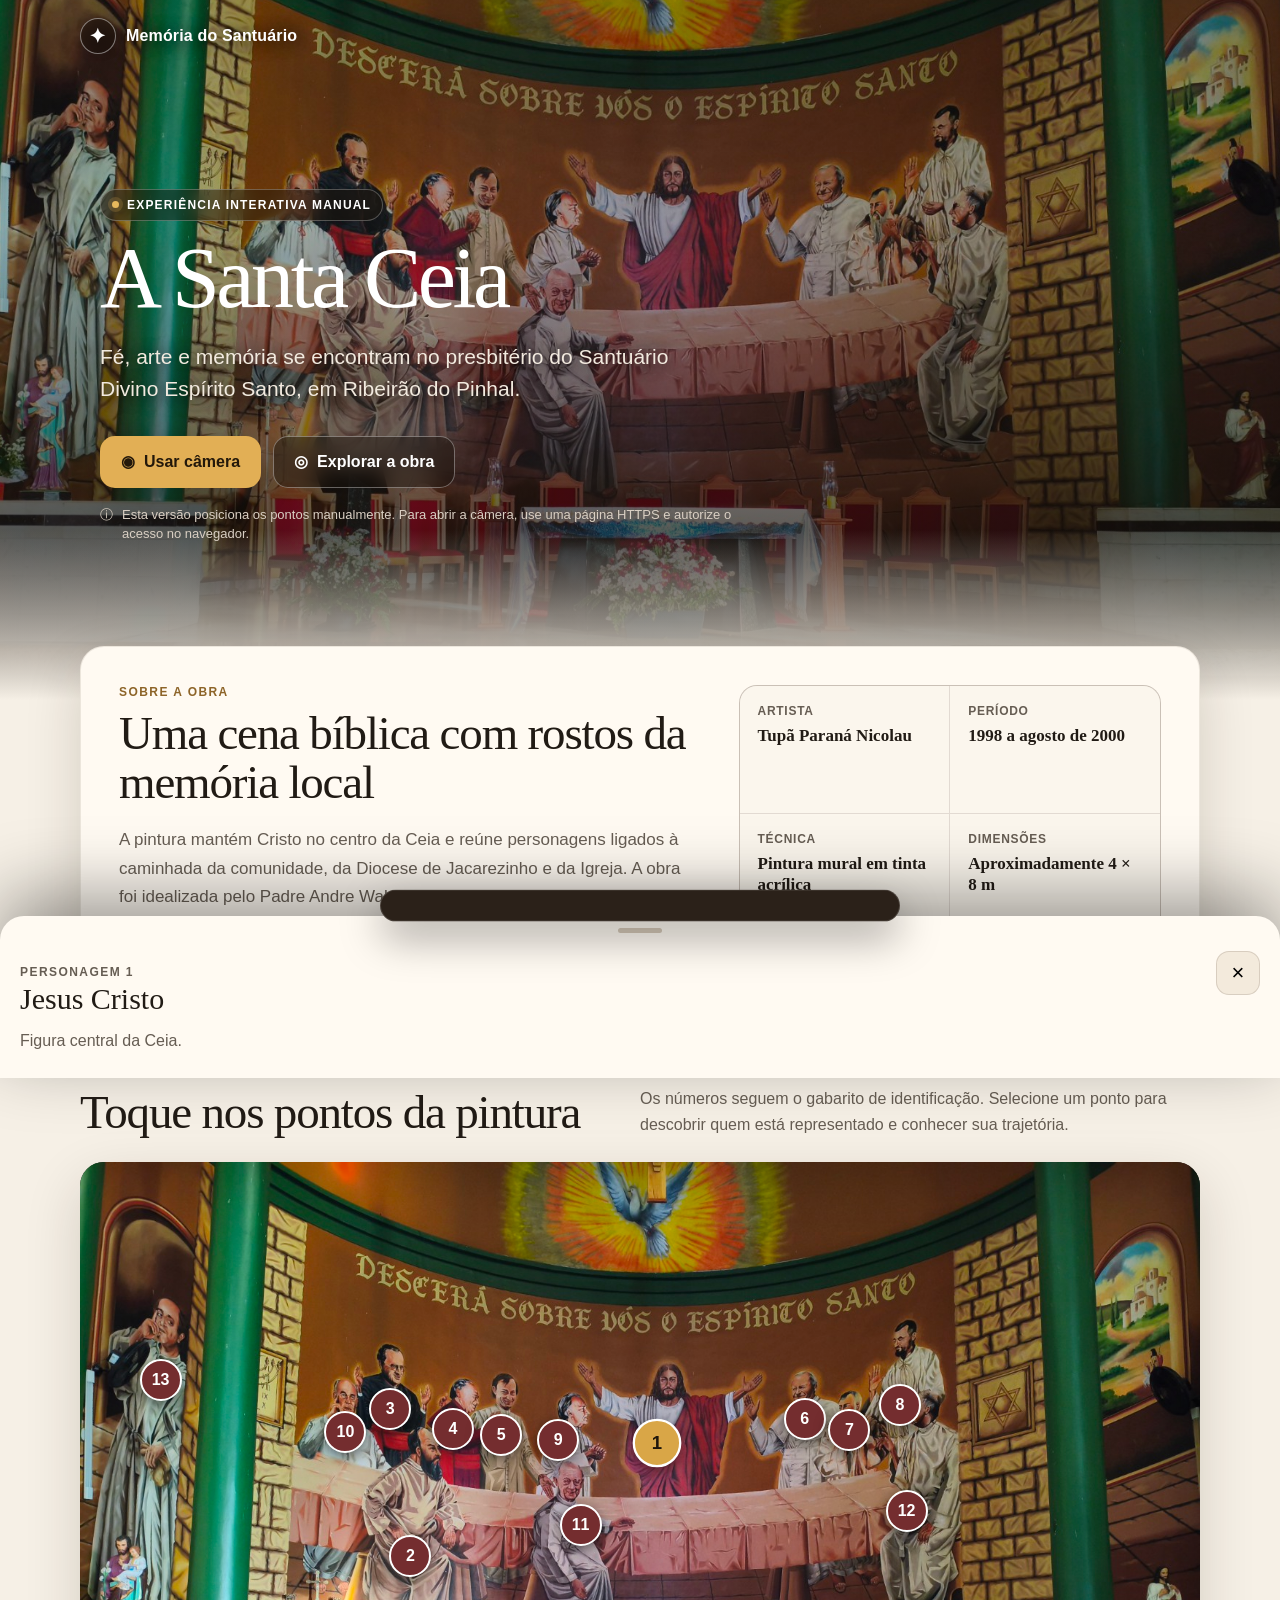
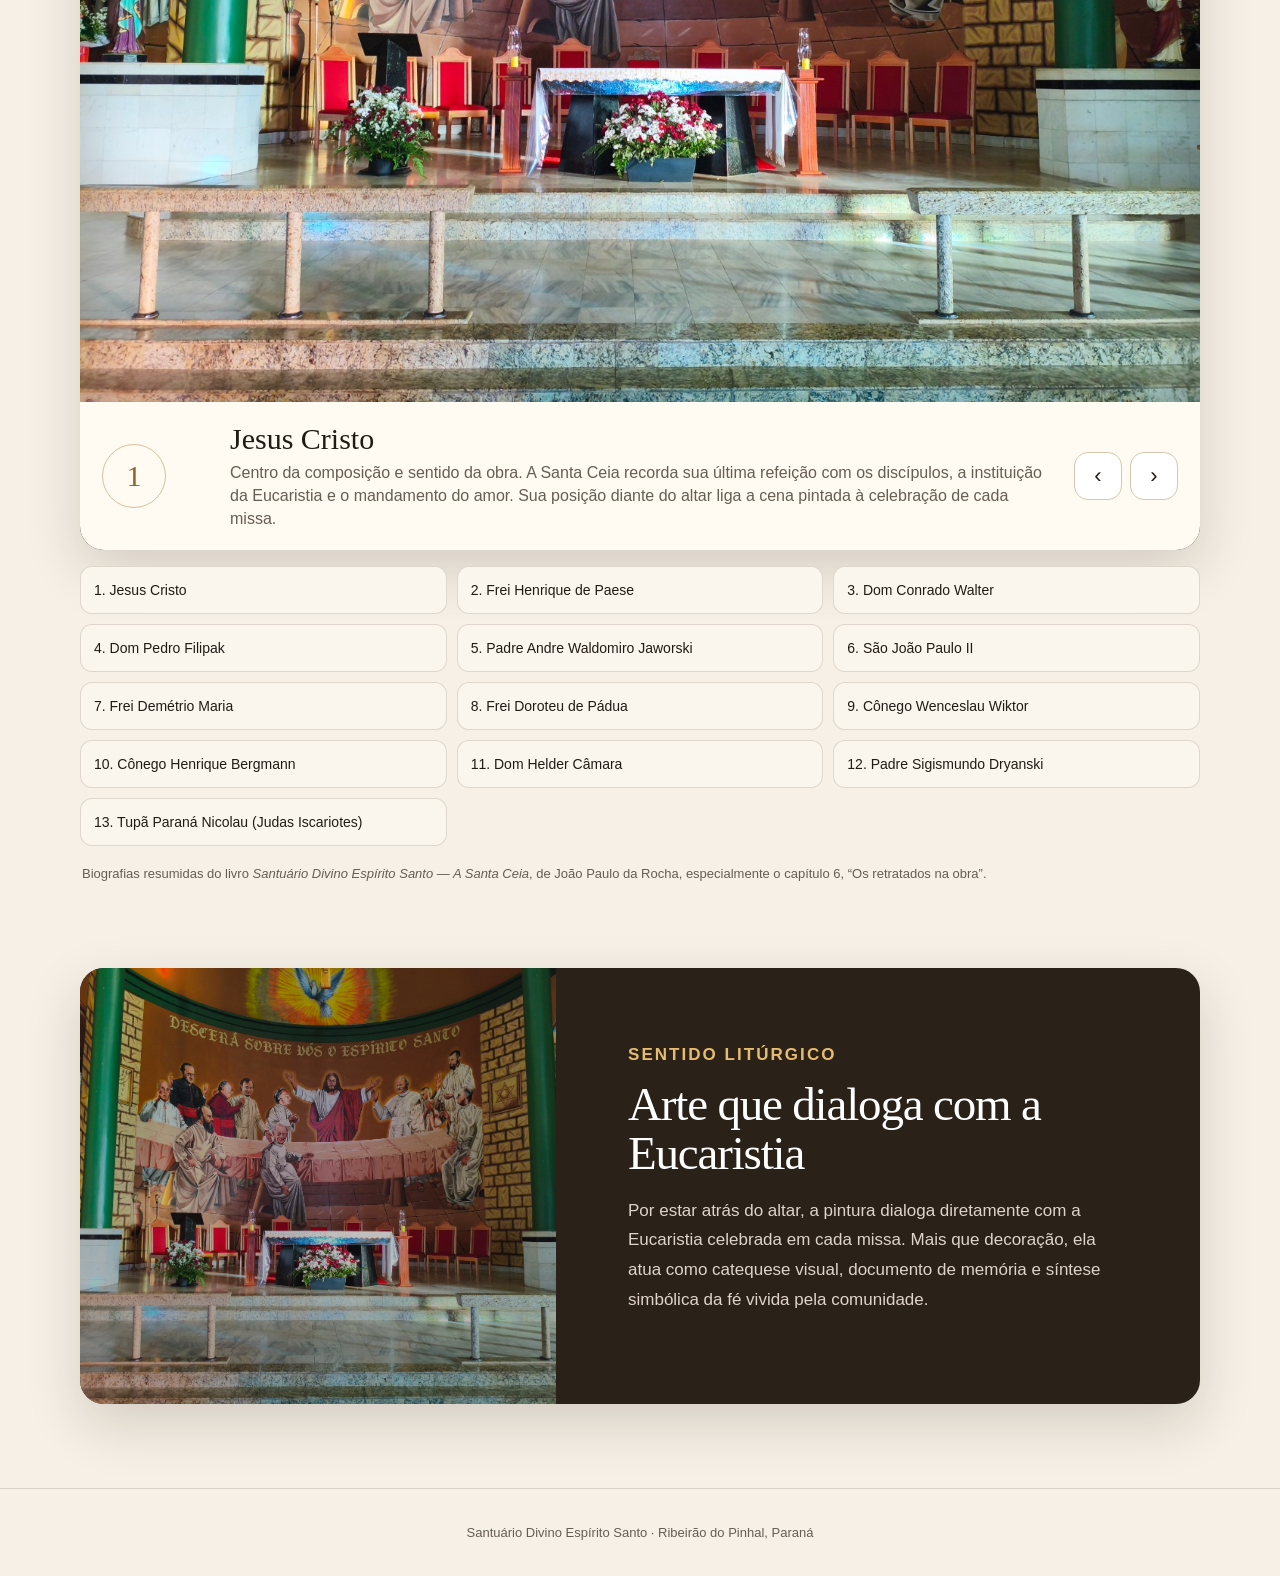
==== index.html @ 26840a8f "Publica experiência Santa Ceia para celular" ====
<!doctype html>
<html lang="pt-BR">
<head>
  <meta charset="utf-8">
  <meta name="viewport" content="width=device-width, initial-scale=1, viewport-fit=cover">
  <meta name="theme-color" content="#1b1712">
  <meta name="apple-mobile-web-app-capable" content="yes">
  <meta name="apple-mobile-web-app-status-bar-style" content="black-translucent">
  <meta name="description" content="Experiência interativa sobre a pintura A Santa Ceia, do Santuário Divino Espírito Santo, em Ribeirão do Pinhal.">
  <title>A Santa Ceia — experiência interativa</title>
  <style>
    :root{
      --ink:#211b15;--muted:#665d53;--paper:#f6f0e6;--cream:#fffaf2;
      --gold:#c9973f;--gold-dark:#8d6428;--wine:#742d2f;--line:rgba(60,44,27,.15);
      --shadow:0 20px 55px rgba(35,25,15,.16);--radius:24px;
    }
    *{box-sizing:border-box}
    html{scroll-behavior:smooth;background:var(--paper)}
    body{margin:0;color:var(--ink);background:var(--paper);font-family:ui-sans-serif,-apple-system,BlinkMacSystemFont,"Segoe UI",sans-serif;-webkit-font-smoothing:antialiased}
    button{font:inherit}
    button,a{-webkit-tap-highlight-color:transparent}
    button:focus-visible,a:focus-visible{outline:3px solid #f0bd62;outline-offset:3px}
    .sr-only{position:absolute;width:1px;height:1px;padding:0;margin:-1px;overflow:hidden;clip:rect(0,0,0,0);white-space:nowrap;border:0}
    .site-header{position:absolute;inset:0 0 auto;z-index:5;padding:calc(18px + env(safe-area-inset-top)) 20px 0;color:#fff}
    .brand{display:flex;align-items:center;gap:10px;max-width:1120px;margin:auto;font-weight:700;letter-spacing:.01em;text-shadow:0 2px 18px #000}
    .brand-mark{display:grid;place-items:center;width:36px;height:36px;border:1px solid rgba(255,255,255,.45);border-radius:50%;background:rgba(25,18,11,.3);backdrop-filter:blur(8px);font-family:Georgia,serif;font-size:20px}
    .hero{position:relative;min-height:700px;display:grid;align-items:end;overflow:hidden;background:#1b1712;color:white}
    .hero::before{content:"";position:absolute;inset:0;background:linear-gradient(180deg,rgba(10,8,5,.25) 0%,rgba(18,12,8,.22) 32%,rgba(22,15,9,.94) 100%),url("./assets/pintura-santa-ceia.jpg") center 28%/cover no-repeat;transform:scale(1.01)}
    .hero::after{content:"";position:absolute;inset:auto 0 0;height:170px;background:linear-gradient(transparent,var(--paper))}
    .hero-content{position:relative;z-index:2;width:min(1120px,100%);margin:auto;padding:160px 20px 128px}
    .eyebrow{display:inline-flex;align-items:center;gap:8px;margin:0 0 18px;padding:8px 11px;border:1px solid rgba(255,255,255,.26);border-radius:999px;background:rgba(27,20,13,.46);backdrop-filter:blur(10px);font-size:12px;font-weight:800;letter-spacing:.1em;text-transform:uppercase}
    .eyebrow::before{content:"";width:7px;height:7px;border-radius:50%;background:#e6b85d;box-shadow:0 0 0 4px rgba(230,184,93,.18)}
    h1{max-width:820px;margin:0;font-family:Georgia,"Times New Roman",serif;font-size:clamp(46px,9vw,86px);font-weight:500;line-height:.93;letter-spacing:-.04em}
    .lead{max-width:620px;margin:22px 0 0;color:#f2eadf;font-size:clamp(17px,2.6vw,21px);line-height:1.55;text-shadow:0 2px 18px #000}
    .actions{display:flex;flex-wrap:wrap;gap:12px;margin-top:30px}
    .btn{min-height:52px;display:inline-flex;align-items:center;justify-content:center;gap:9px;border:1px solid transparent;border-radius:15px;padding:0 20px;font-weight:800;cursor:pointer;transition:transform .18s,background .18s,border-color .18s}
    .btn:active{transform:scale(.98)}
    .btn-primary{background:#e2af55;color:#23180a;box-shadow:0 10px 30px rgba(0,0,0,.22)}
    .btn-primary:hover{background:#efc470}
    .btn-ghost{border-color:rgba(255,255,255,.35);background:rgba(20,14,9,.38);color:#fff;backdrop-filter:blur(10px)}
    .btn-ghost:hover{background:rgba(255,255,255,.14)}
    .hero-note{display:flex;align-items:flex-start;gap:9px;max-width:640px;margin:18px 0 0;color:#d9cfc3;font-size:13px;line-height:1.45}
    main{position:relative;z-index:3}
    .intro{width:min(1120px,calc(100% - 40px));display:grid;grid-template-columns:1.15fr .85fr;gap:48px;margin:-54px auto 0;padding:38px;border:1px solid rgba(75,55,34,.1);border-radius:var(--radius);background:var(--cream);box-shadow:var(--shadow)}
    .kicker{margin:0 0 10px;color:var(--gold-dark);font-size:12px;font-weight:900;letter-spacing:.12em;text-transform:uppercase}
    h2{margin:0;font-family:Georgia,"Times New Roman",serif;font-size:clamp(31px,5vw,47px);font-weight:500;line-height:1.05;letter-spacing:-.025em}
    .intro-text{margin:18px 0 0;color:var(--muted);font-size:17px;line-height:1.7}
    .facts{display:grid;grid-template-columns:1fr 1fr;gap:1px;overflow:hidden;border:1px solid var(--line);border-radius:18px;background:var(--line)}
    .fact{min-height:105px;padding:18px;background:#fbf6ed}
    .fact span{display:block;margin-bottom:7px;color:var(--muted);font-size:12px;font-weight:700;text-transform:uppercase;letter-spacing:.06em}
    .fact strong{font-family:Georgia,serif;font-size:17px;line-height:1.25}
    .section{width:min(1120px,calc(100% - 40px));margin:84px auto}
    .section-head{display:flex;align-items:end;justify-content:space-between;gap:20px;margin-bottom:24px}
    .section-copy{max-width:560px;margin:10px 0 0;color:var(--muted);line-height:1.6}
    .explorer{overflow:hidden;border-radius:var(--radius);background:#17120e;box-shadow:var(--shadow)}
    .painting-wrap{position:relative;aspect-ratio:4/3;overflow:hidden;background:#211810}
    .painting-wrap>img{display:block;width:100%;height:100%;object-fit:cover}
    .painting-wrap::after{content:"";position:absolute;inset:0;pointer-events:none;box-shadow:inset 0 0 70px rgba(0,0,0,.3)}
    .hotspot{position:absolute;z-index:2;translate:-50% -50%;width:clamp(28px,4vw,42px);height:clamp(28px,4vw,42px);display:grid;place-items:center;padding:0;border:2px solid #fff;border-radius:50%;background:var(--wine);color:#fff;box-shadow:0 4px 14px rgba(0,0,0,.55);font-size:clamp(12px,1.8vw,16px);font-weight:900;cursor:pointer;transition:scale .18s,background .18s}
    .hotspot:hover,.hotspot[aria-pressed="true"]{scale:1.16;background:#d9a647;color:#1e160c}
    .explorer-panel{display:grid;grid-template-columns:110px 1fr auto;align-items:center;gap:18px;min-height:112px;padding:20px 22px;background:#fffaf2}
    .person-number{display:grid;place-items:center;width:64px;height:64px;border:1px solid #d8c29f;border-radius:50%;color:var(--gold-dark);font-family:Georgia,serif;font-size:30px}
    .person-copy h3{margin:0 0 5px;font-family:Georgia,serif;font-size:clamp(22px,3.4vw,30px);font-weight:500}
    .person-copy p{margin:0;color:var(--muted);line-height:1.45}
    .step-buttons{display:flex;gap:8px}
    .icon-btn{width:48px;height:48px;display:grid;place-items:center;border:1px solid #d7c7b0;border-radius:14px;background:#fff;color:var(--ink);font-size:22px;cursor:pointer}
    .person-list{display:grid;grid-template-columns:repeat(3,1fr);gap:10px;margin-top:16px}
    .person-list button{min-height:48px;padding:10px 13px;border:1px solid var(--line);border-radius:12px;background:#fbf6ed;color:var(--ink);text-align:left;font-size:14px;cursor:pointer}
    .person-list button:hover{border-color:#c79b54;background:#fffaf2}
    .source-note{margin:18px 2px 0;color:var(--muted);font-size:13px;line-height:1.55}
    .meaning{display:grid;grid-template-columns:.85fr 1.15fr;overflow:hidden;border-radius:var(--radius);background:#2a2119;color:#fff;box-shadow:var(--shadow)}
    .meaning-image{min-height:420px;background:linear-gradient(rgba(24,13,6,.12),rgba(24,13,6,.34)),url("./assets/pintura-santa-ceia.jpg") 51% 25%/cover no-repeat}
    .meaning-copy{display:flex;flex-direction:column;justify-content:center;padding:clamp(32px,6vw,72px)}
    .meaning-copy .kicker{color:#e8bc6f}
    .meaning-copy p{color:#ded4ca;font-size:17px;line-height:1.75}
    footer{padding:36px 20px calc(36px + env(safe-area-inset-bottom));border-top:1px solid var(--line);color:var(--muted);text-align:center;font-size:13px}
    .camera-view{position:fixed;inset:0;z-index:100;display:none;overflow:hidden;background:#050505;color:#fff}
    .camera-view.is-open{display:block}
    .camera-view video{position:absolute;inset:0;width:100%;height:100%;object-fit:cover}
    .camera-view::after{content:"";position:absolute;inset:0;pointer-events:none;background:linear-gradient(180deg,rgba(0,0,0,.56),transparent 22%,transparent 65%,rgba(0,0,0,.78))}
    .camera-top{position:absolute;z-index:4;top:0;left:0;right:0;display:flex;align-items:center;justify-content:space-between;gap:10px;padding:calc(12px + env(safe-area-inset-top)) 14px 10px}
    .camera-top button{min-width:48px;min-height:48px;border:1px solid rgba(255,255,255,.28);border-radius:14px;background:rgba(15,12,9,.62);color:#fff;backdrop-filter:blur(10px);cursor:pointer}
    .camera-title{font-size:13px;font-weight:800;text-shadow:0 2px 9px #000}
    .tracker{position:absolute;z-index:2;left:50%;top:48%;width:min(92vw,calc(82vh * 1.333));aspect-ratio:4/3;translate:-50% -50%;border:2px solid rgba(255,255,255,.82);border-radius:18px;box-shadow:0 0 0 999px rgba(0,0,0,.16);pointer-events:none}
    .tracker::before,.tracker::after{content:"";position:absolute;inset:12px;border-radius:11px;border:1px dashed rgba(255,255,255,.36)}
    .tracker-hint{position:absolute;left:50%;top:14px;translate:-50% 0;width:max-content;max-width:90%;padding:7px 11px;border-radius:99px;background:rgba(10,8,5,.65);font-size:12px;text-align:center;backdrop-filter:blur(8px)}
    .camera-hotspots{position:absolute;inset:0;opacity:0;transition:opacity .25s}
    .camera-hotspots.is-active{opacity:1;pointer-events:auto}
    .camera-hotspots .hotspot{pointer-events:auto;width:30px;height:30px;font-size:11px}
    .camera-bottom{position:absolute;z-index:4;left:0;right:0;bottom:0;display:grid;gap:9px;padding:16px 16px calc(16px + env(safe-area-inset-bottom))}
    .camera-action{min-height:56px;border:0;border-radius:16px;background:#e2af55;color:#21170a;font-weight:900;cursor:pointer;box-shadow:0 8px 28px rgba(0,0,0,.35)}
    .camera-help{margin:0;color:#e8e0d6;font-size:12px;line-height:1.35;text-align:center;text-shadow:0 1px 5px #000}
    .sheet{position:fixed;z-index:110;left:0;right:0;bottom:0;translate:0 110%;max-height:min(72dvh,620px);overflow:auto;padding:12px 20px calc(24px + env(safe-area-inset-bottom));border-radius:24px 24px 0 0;background:#fffaf2;color:var(--ink);box-shadow:0 -22px 70px rgba(0,0,0,.38);transition:translate .26s ease}
    .sheet.is-open{translate:0 0}
    .sheet-grip{width:44px;height:5px;margin:0 auto 18px;border-radius:99px;background:#d5c8b7}
    .sheet-head{display:flex;align-items:start;justify-content:space-between;gap:14px}
    .sheet h3{margin:0;font-family:Georgia,serif;font-size:30px;font-weight:500}
    .sheet p{margin:12px 0 0;color:var(--muted);line-height:1.6}
    .sheet-close{width:44px;height:44px;flex:none;border:1px solid var(--line);border-radius:13px;background:#f3eadc;font-size:22px;cursor:pointer}
    .toast{position:fixed;z-index:150;left:50%;bottom:calc(20px + env(safe-area-inset-bottom));translate:-50% 130%;width:min(520px,calc(100% - 28px));padding:15px 17px;border:1px solid rgba(255,255,255,.14);border-radius:16px;background:#2b2119;color:#fff;box-shadow:0 16px 42px rgba(0,0,0,.35);font-size:14px;line-height:1.45;transition:translate .25s}
    .toast.is-visible{translate:-50% 0}
    .no-scroll{overflow:hidden}
    @media(max-width:760px){
      .hero{min-height:680px}.hero-content{padding-bottom:115px}.actions{display:grid}.btn{width:100%}
      .intro{grid-template-columns:1fr;gap:28px;margin-top:-42px;padding:26px 22px}
      .facts{grid-template-columns:1fr 1fr}.section{margin:64px auto}.section-head{display:block}
      .painting-wrap{aspect-ratio:4/3}.explorer-panel{grid-template-columns:58px 1fr;gap:12px;padding:18px 16px}.person-number{width:52px;height:52px;font-size:24px}.step-buttons{grid-column:1/-1;justify-content:flex-end}
      .person-list{grid-template-columns:1fr 1fr}.meaning{grid-template-columns:1fr}.meaning-image{min-height:280px}.meaning-copy{padding:32px 24px}
    }
    @media(max-width:420px){.facts{grid-template-columns:1fr}.person-list{grid-template-columns:1fr}.hero-content{padding-left:16px;padding-right:16px}.intro,.section{width:calc(100% - 28px)}.site-header{padding-left:16px}}
    @media(orientation:landscape) and (max-height:560px){.tracker{top:50%;height:74vh;width:auto}.camera-bottom{left:auto;width:260px}.camera-help{display:none}}
    @media(prefers-reduced-motion:reduce){html{scroll-behavior:auto}*,*::before,*::after{transition:none!important}}
  </style>
</head>
<body>
  <header class="site-header">
    <div class="brand"><span class="brand-mark" aria-hidden="true">✦</span><span>Memória do Santuário</span></div>
  </header>

  <section class="hero" aria-labelledby="titulo">
    <div class="hero-content">
      <p class="eyebrow">Experiência interativa manual</p>
      <h1 id="titulo">A Santa Ceia</h1>
      <p class="lead">Fé, arte e memória se encontram no presbitério do Santuário Divino Espírito Santo, em Ribeirão do Pinhal.</p>
      <div class="actions">
        <button class="btn btn-primary" id="openCamera" type="button"><span aria-hidden="true">◉</span> Usar câmera</button>
        <button class="btn btn-ghost" id="openGuide" type="button"><span aria-hidden="true">◎</span> Explorar a obra</button>
      </div>
      <p class="hero-note"><span aria-hidden="true">ⓘ</span><span>Esta versão posiciona os pontos manualmente. Para abrir a câmera, use uma página HTTPS e autorize o acesso no navegador.</span></p>
    </div>
  </section>

  <main>
    <section class="intro" aria-labelledby="sobre-titulo">
      <div>
        <p class="kicker">Sobre a obra</p>
        <h2 id="sobre-titulo">Uma cena bíblica com rostos da memória local</h2>
        <p class="intro-text">A pintura mantém Cristo no centro da Ceia e reúne personagens ligados à caminhada da comunidade, da Diocese de Jacarezinho e da Igreja. A obra foi idealizada pelo Padre Andre Waldomiro Jaworski e realizada pelo artista Tupã Paraná Nicolau.</p>
      </div>
      <div class="facts" aria-label="Ficha técnica">
        <div class="fact"><span>Artista</span><strong>Tupã Paraná Nicolau</strong></div>
        <div class="fact"><span>Período</span><strong>1998 a agosto de 2000</strong></div>
        <div class="fact"><span>Técnica</span><strong>Pintura mural em tinta acrílica</strong></div>
        <div class="fact"><span>Dimensões</span><strong>Aproximadamente 4 × 8 m</strong></div>
      </div>
    </section>

    <section class="section" id="explorar" aria-labelledby="explorar-titulo">
      <div class="section-head">
        <div><p class="kicker">Guia dos personagens</p><h2 id="explorar-titulo">Toque nos pontos da pintura</h2></div>
        <p class="section-copy">Os números seguem o gabarito de identificação. Selecione um ponto para descobrir quem está representado e conhecer sua trajetória.</p>
      </div>
      <div class="explorer">
        <div class="painting-wrap" id="guidePainting">
          <img src="./assets/pintura-santa-ceia.jpg" alt="Pintura mural A Santa Ceia no presbitério do Santuário Divino Espírito Santo">
          <div id="guideHotspots"></div>
        </div>
        <div class="explorer-panel" aria-live="polite">
          <div class="person-number" id="personNumber">1</div>
          <div class="person-copy"><h3 id="personName">Jesus Cristo</h3><p id="personDescription">Figura central da Ceia.</p></div>
          <div class="step-buttons">
            <button class="icon-btn" id="previousPerson" type="button" aria-label="Personagem anterior">‹</button>
            <button class="icon-btn" id="nextPerson" type="button" aria-label="Próximo personagem">›</button>
          </div>
        </div>
      </div>
      <div class="person-list" id="personList" aria-label="Lista dos personagens"></div>
      <p class="source-note">Biografias resumidas do livro <em>Santuário Divino Espírito Santo — A Santa Ceia</em>, de João Paulo da Rocha, especialmente o capítulo 6, “Os retratados na obra”.</p>
    </section>

    <section class="section meaning" aria-labelledby="sentido-titulo">
      <div class="meaning-image" role="img" aria-label="Detalhe da pintura A Santa Ceia"></div>
      <div class="meaning-copy"><p class="kicker">Sentido litúrgico</p><h2 id="sentido-titulo">Arte que dialoga com a Eucaristia</h2><p>Por estar atrás do altar, a pintura dialoga diretamente com a Eucaristia celebrada em cada missa. Mais que decoração, ela atua como catequese visual, documento de memória e síntese simbólica da fé vivida pela comunidade.</p></div>
    </section>
  </main>

  <footer>Santuário Divino Espírito Santo · Ribeirão do Pinhal, Paraná</footer>

  <section class="camera-view" id="cameraView" aria-label="Experiência com a câmera" aria-hidden="true">
    <video id="cameraVideo" autoplay playsinline muted></video>
    <div class="camera-top">
      <button id="closeCamera" type="button" aria-label="Fechar câmera">✕</button>
      <span class="camera-title">Alinhe a pintura</span>
      <button id="switchCamera" type="button" aria-label="Trocar câmera">↻</button>
    </div>
    <div class="tracker" id="tracker">
      <span class="tracker-hint">Encaixe a obra dentro da moldura</span>
      <div class="camera-hotspots" id="cameraHotspots"></div>
    </div>
    <div class="camera-bottom">
      <button class="camera-action" id="activatePoints" type="button">Alinhei a pintura</button>
      <p class="camera-help">Os pontos são uma sobreposição manual e não acompanham o movimento da câmera.</p>
    </div>
  </section>

  <aside class="sheet" id="personSheet" role="dialog" aria-modal="true" aria-labelledby="sheetTitle" aria-hidden="true">
    <div class="sheet-grip" aria-hidden="true"></div>
    <div class="sheet-head"><div><p class="kicker" id="sheetNumber">Personagem 1</p><h3 id="sheetTitle">Jesus Cristo</h3></div><button class="sheet-close" id="closeSheet" type="button" aria-label="Fechar informação">×</button></div>
    <p id="sheetText">Figura central da Ceia.</p>
  </aside>
  <div class="toast" id="toast" role="status" aria-live="polite"></div>
  <noscript><p style="padding:20px">Ative o JavaScript para usar o guia interativo. A imagem e as informações principais permanecem visíveis nesta página.</p></noscript>

  <script>
    "use strict";

    const people = [
      {id:1,name:"Jesus Cristo",x:51.5,y:33.5,text:"Centro da composição e sentido da obra. A Santa Ceia recorda sua última refeição com os discípulos, a instituição da Eucaristia e o mandamento do amor. Sua posição diante do altar liga a cena pintada à celebração de cada missa."},
      {id:2,name:"Frei Henrique de Paese",x:29.5,y:47.0,text:"Capuchinho italiano conhecido na cidade como Frei Henrique de Treviso. Ordenado sacerdote em 1930, chegou ao Brasil em 1931 e passou por Ribeirão do Pinhal em 1954. É lembrado por sua simplicidade franciscana e pelo trabalho missionário no Norte Pioneiro."},
      {id:3,name:"Dom Conrado Walter",x:27.7,y:29.4,text:"Sacerdote palotino de origem alemã, viveu como prisioneiro de guerra antes de seguir a vocação religiosa. Foi nomeado bispo auxiliar de Jacarezinho em 1977 e bispo diocesano em 1991. Assinou a elevação da Matriz a Santuário em 1998 e presidiu sua dedicação solene em 2000."},
      {id:4,name:"Dom Pedro Filipak",x:33.3,y:31.8,text:"Nascido em Araucária em 1920, foi ordenado sacerdote em 1945 e tornou-se bispo de Jacarezinho em 1962. Participou do Concílio Vaticano II e conduziu a Diocese até 1991. Em Ribeirão do Pinhal, ordenou Padre André em 15 de outubro de 1977."},
      {id:5,name:"Padre Andre Waldomiro Jaworski",x:37.6,y:32.6,text:"Nascido em Katowice, na Polônia, em 1950, chegou ao Brasil como missionário em 1974 e foi ordenado em Ribeirão do Pinhal em 1977. Retornou como pároco em 1987 e liderou a renovação da Matriz, sua elevação a Santuário e a criação desta pintura. Faleceu em 1º de dezembro de 2000."},
      {id:6,name:"São João Paulo II",x:64.7,y:30.6,text:"Karol Józef Wojtyła foi eleito papa em 1978 e conduziu a Igreja Católica por mais de 26 anos, até 2005. Na pintura, representa a comunhão da comunidade local com a Igreja universal e o Grande Jubileu que marcou a passagem para o novo milênio."},
      {id:7,name:"Frei Demétrio Maria",x:68.7,y:32.0,text:"Capuchinho de origem italiana, dedicou muitos anos ao trabalho missionário em comunidades do Paraná. Foi vigário de Ribeirão do Pinhal entre 1955 e 1961, contribuindo para consolidar a vida paroquial e dar continuidade à construção e ao fortalecimento da Igreja Matriz."},
      {id:8,name:"Frei Doroteu de Pádua",x:73.2,y:29.0,text:"Capuchinho italiano e primeiro vigário paroquial da comunidade. Teve papel decisivo na organização da vida eclesial e nos primeiros passos da construção da Igreja Matriz, iniciada entre o fim da década de 1940 e o começo da década de 1950."},
      {id:9,name:"Cônego Wenceslau Wiktor",x:42.7,y:33.2,text:"Sacerdote de origem polonesa, chegou ao Brasil em 1966 e conduziu a paróquia de Ribeirão do Pinhal de 1967 a 1980. Recebeu o título de cônego em 1972 e permaneceu na memória local como homem de Deus e pastor do povo."},
      {id:10,name:"Cônego Henrique Bergmann",x:23.7,y:32.2,text:"Sacerdote de origem alemã, vinculou sua vocação à experiência de sobreviver à Segunda Guerra Mundial. Atuou inicialmente em Ribeirão do Pinhal e depois por muitos anos em Conselheiro Mairinck. Seu trabalho uniu ação pastoral, promoção humana e cuidado com os mais pobres."},
      {id:11,name:"Dom Helder Câmara",x:44.7,y:43.3,text:"Nascido em Fortaleza em 1909 e ordenado sacerdote em 1931, tornou-se bispo auxiliar do Rio de Janeiro e arcebispo de Olinda e Recife. Destacou-se mundialmente pela defesa dos direitos humanos, dos pobres, da paz e da justiça. Foi incluído na obra pela admiração de Padre André."},
      {id:12,name:"Padre Sigismundo Dryanski",x:73.8,y:41.6,text:"Sacerdote polonês que chegou ao Brasil na década de 1930 e serviu em diversas comunidades do Paraná. Nomeado vigário de Ribeirão do Pinhal em 1963, acompanhou famílias, celebrou os sacramentos e ajudou a sustentar a vida pastoral durante a consolidação da Igreja Matriz."},
      {id:13,name:"Tupã Paraná Nicolau (Judas Iscariotes)",x:7.2,y:26.0,text:"Nascido em Nova Fátima em 1950, foi um artista autodidata de ascendência libanesa, conhecido por pinturas comerciais, fachadas e painéis. Realizou a Santa Ceia entre 1998 e 2000 e escolheu retratar a si mesmo como Judas, recordando a fragilidade humana e a necessidade de conversão."}
    ];

    let currentPerson = 0;
    let stream = null;
    let facingMode = "environment";
    let toastTimer = null;

    const $ = (selector) => document.querySelector(selector);
    const cameraView = $("#cameraView");
    const video = $("#cameraVideo");
    const personSheet = $("#personSheet");

    function hotspotButton(person, context){
      const button = document.createElement("button");
      button.type = "button";
      button.className = "hotspot";
      button.textContent = person.id;
      button.style.left = person.x + "%";
      button.style.top = person.y + "%";
      button.setAttribute("aria-label", person.id + ". " + person.name);
      button.dataset.person = person.id;
      button.addEventListener("click", () => context === "camera" ? openSheet(person.id) : selectPerson(person.id));
      return button;
    }

    function buildPeople(){
      const guide = $("#guideHotspots");
      const camera = $("#cameraHotspots");
      const list = $("#personList");
      people.forEach((person) => {
        guide.appendChild(hotspotButton(person, "guide"));
        camera.appendChild(hotspotButton(person, "camera"));
        const item = document.createElement("button");
        item.type = "button";
        item.textContent = person.id + ". " + person.name;
        item.addEventListener("click", () => { selectPerson(person.id); $("#guidePainting").scrollIntoView({behavior:"smooth",block:"center"}); });
        list.appendChild(item);
      });
      selectPerson(1);
    }

    function selectPerson(id){
      currentPerson = Math.max(0, Math.min(people.length - 1, id - 1));
      const person = people[currentPerson];
      $("#personNumber").textContent = person.id;
      $("#personName").textContent = person.name;
      $("#personDescription").textContent = person.text;
      document.querySelectorAll("#guideHotspots .hotspot").forEach((button) => button.setAttribute("aria-pressed", String(Number(button.dataset.person) === person.id)));
    }

    function openSheet(id){
      const person = people[id - 1];
      $("#sheetNumber").textContent = "Personagem " + person.id;
      $("#sheetTitle").textContent = person.name;
      $("#sheetText").textContent = person.text;
      personSheet.classList.add("is-open");
      personSheet.setAttribute("aria-hidden", "false");
      setTimeout(() => $("#closeSheet").focus(), 50);
    }

    function closeSheet(){
      personSheet.classList.remove("is-open");
      personSheet.setAttribute("aria-hidden", "true");
    }

    function showToast(message, duration=5200){
      const toast = $("#toast");
      toast.textContent = message;
      toast.classList.add("is-visible");
      clearTimeout(toastTimer);
      toastTimer = setTimeout(() => toast.classList.remove("is-visible"), duration);
    }

    function cameraErrorMessage(error){
      if (!window.isSecureContext) return "A câmera só pode ser aberta por uma página HTTPS. Você ainda pode usar “Explorar a obra”.";
      if (error && (error.name === "NotAllowedError" || error.name === "PermissionDeniedError")) return "O acesso à câmera foi bloqueado. Autorize a câmera nas configurações do navegador e tente novamente.";
      if (error && (error.name === "NotFoundError" || error.name === "DevicesNotFoundError")) return "Nenhuma câmera foi encontrada neste aparelho.";
      return "Não foi possível abrir a câmera. Feche outros aplicativos que estejam usando a câmera e tente novamente.";
    }

    async function startCamera(){
      if (!navigator.mediaDevices || !navigator.mediaDevices.getUserMedia){
        showToast("Este navegador não oferece acesso à câmera. Use o guia interativo abaixo.");
        $("#explorar").scrollIntoView({behavior:"smooth"});
        return;
      }
      if (!window.isSecureContext){
        showToast(cameraErrorMessage());
        $("#explorar").scrollIntoView({behavior:"smooth"});
        return;
      }
      stopStream();
      try{
        stream = await navigator.mediaDevices.getUserMedia({video:{facingMode:{ideal:facingMode},width:{ideal:1920},height:{ideal:1080}},audio:false});
        video.srcObject = stream;
        await video.play();
        cameraView.classList.add("is-open");
        cameraView.setAttribute("aria-hidden", "false");
        document.body.classList.add("no-scroll");
        $("#cameraHotspots").classList.remove("is-active");
        $("#activatePoints").textContent = "Alinhei a pintura";
        $("#closeCamera").focus();
      }catch(error){
        stopStream();
        showToast(cameraErrorMessage(error));
      }
    }

    function stopStream(){
      if (stream){ stream.getTracks().forEach((track) => track.stop()); stream = null; }
      video.srcObject = null;
    }

    function closeCamera(){
      closeSheet();
      stopStream();
      cameraView.classList.remove("is-open");
      cameraView.setAttribute("aria-hidden", "true");
      document.body.classList.remove("no-scroll");
      $("#openCamera").focus();
    }

    async function switchCamera(){
      facingMode = facingMode === "environment" ? "user" : "environment";
      await startCamera();
    }

    function togglePoints(){
      const layer = $("#cameraHotspots");
      const isActive = layer.classList.toggle("is-active");
      $("#activatePoints").textContent = isActive ? "Ocultar pontos" : "Mostrar pontos novamente";
      if (isActive) showToast("Toque em um número para ver o nome do personagem.", 2800);
    }

    // Ponto de integração futura: após o MindAR reconhecer assets/target.mind,
    // ative #cameraHotspots e vincule sua transformação à âncora reconhecida.
    window.addEventListener("santa-ceia-target-found", () => $("#cameraHotspots").classList.add("is-active"));

    $("#openCamera").addEventListener("click", startCamera);
    $("#closeCamera").addEventListener("click", closeCamera);
    $("#switchCamera").addEventListener("click", switchCamera);
    $("#activatePoints").addEventListener("click", togglePoints);
    $("#closeSheet").addEventListener("click", closeSheet);
    $("#openGuide").addEventListener("click", () => $("#explorar").scrollIntoView({behavior:"smooth"}));
    $("#previousPerson").addEventListener("click", () => selectPerson((currentPerson + people.length - 1) % people.length + 1));
    $("#nextPerson").addEventListener("click", () => selectPerson((currentPerson + 1) % people.length + 1));
    document.addEventListener("keydown", (event) => {
      if (event.key !== "Escape") return;
      if (personSheet.classList.contains("is-open")) closeSheet();
      else if (cameraView.classList.contains("is-open")) closeCamera();
    });
    window.addEventListener("pagehide", stopStream);
    buildPeople();
  </script>
</body>
</html>
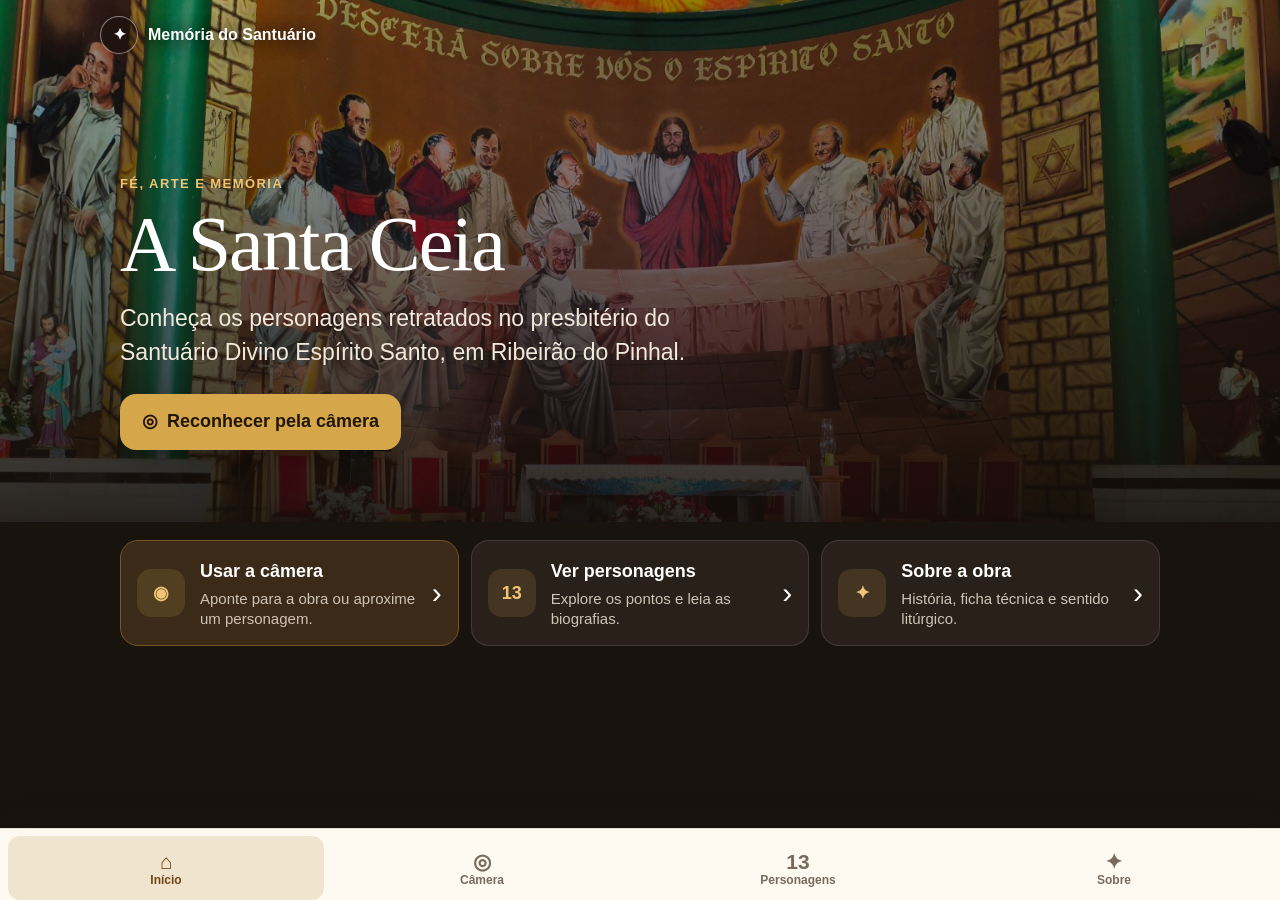
==== commit 86554b10: "Adiciona reconhecimento visual e navegação em páginas" ====
--- a/index.html
+++ b/index.html
@@ -2,375 +2,34 @@
 <html lang="pt-BR">
 <head>
   <meta charset="utf-8">
-  <meta name="viewport" content="width=device-width, initial-scale=1, viewport-fit=cover">
+  <meta name="viewport" content="width=device-width,initial-scale=1,viewport-fit=cover">
   <meta name="theme-color" content="#1b1712">
-  <meta name="apple-mobile-web-app-capable" content="yes">
-  <meta name="apple-mobile-web-app-status-bar-style" content="black-translucent">
-  <meta name="description" content="Experiência interativa sobre a pintura A Santa Ceia, do Santuário Divino Espírito Santo, em Ribeirão do Pinhal.">
-  <title>A Santa Ceia — experiência interativa</title>
-  <style>
-    :root{
-      --ink:#211b15;--muted:#665d53;--paper:#f6f0e6;--cream:#fffaf2;
-      --gold:#c9973f;--gold-dark:#8d6428;--wine:#742d2f;--line:rgba(60,44,27,.15);
-      --shadow:0 20px 55px rgba(35,25,15,.16);--radius:24px;
-    }
-    *{box-sizing:border-box}
-    html{scroll-behavior:smooth;background:var(--paper)}
-    body{margin:0;color:var(--ink);background:var(--paper);font-family:ui-sans-serif,-apple-system,BlinkMacSystemFont,"Segoe UI",sans-serif;-webkit-font-smoothing:antialiased}
-    button{font:inherit}
-    button,a{-webkit-tap-highlight-color:transparent}
-    button:focus-visible,a:focus-visible{outline:3px solid #f0bd62;outline-offset:3px}
-    .sr-only{position:absolute;width:1px;height:1px;padding:0;margin:-1px;overflow:hidden;clip:rect(0,0,0,0);white-space:nowrap;border:0}
-    .site-header{position:absolute;inset:0 0 auto;z-index:5;padding:calc(18px + env(safe-area-inset-top)) 20px 0;color:#fff}
-    .brand{display:flex;align-items:center;gap:10px;max-width:1120px;margin:auto;font-weight:700;letter-spacing:.01em;text-shadow:0 2px 18px #000}
-    .brand-mark{display:grid;place-items:center;width:36px;height:36px;border:1px solid rgba(255,255,255,.45);border-radius:50%;background:rgba(25,18,11,.3);backdrop-filter:blur(8px);font-family:Georgia,serif;font-size:20px}
-    .hero{position:relative;min-height:700px;display:grid;align-items:end;overflow:hidden;background:#1b1712;color:white}
-    .hero::before{content:"";position:absolute;inset:0;background:linear-gradient(180deg,rgba(10,8,5,.25) 0%,rgba(18,12,8,.22) 32%,rgba(22,15,9,.94) 100%),url("./assets/pintura-santa-ceia.jpg") center 28%/cover no-repeat;transform:scale(1.01)}
-    .hero::after{content:"";position:absolute;inset:auto 0 0;height:170px;background:linear-gradient(transparent,var(--paper))}
-    .hero-content{position:relative;z-index:2;width:min(1120px,100%);margin:auto;padding:160px 20px 128px}
-    .eyebrow{display:inline-flex;align-items:center;gap:8px;margin:0 0 18px;padding:8px 11px;border:1px solid rgba(255,255,255,.26);border-radius:999px;background:rgba(27,20,13,.46);backdrop-filter:blur(10px);font-size:12px;font-weight:800;letter-spacing:.1em;text-transform:uppercase}
-    .eyebrow::before{content:"";width:7px;height:7px;border-radius:50%;background:#e6b85d;box-shadow:0 0 0 4px rgba(230,184,93,.18)}
-    h1{max-width:820px;margin:0;font-family:Georgia,"Times New Roman",serif;font-size:clamp(46px,9vw,86px);font-weight:500;line-height:.93;letter-spacing:-.04em}
-    .lead{max-width:620px;margin:22px 0 0;color:#f2eadf;font-size:clamp(17px,2.6vw,21px);line-height:1.55;text-shadow:0 2px 18px #000}
-    .actions{display:flex;flex-wrap:wrap;gap:12px;margin-top:30px}
-    .btn{min-height:52px;display:inline-flex;align-items:center;justify-content:center;gap:9px;border:1px solid transparent;border-radius:15px;padding:0 20px;font-weight:800;cursor:pointer;transition:transform .18s,background .18s,border-color .18s}
-    .btn:active{transform:scale(.98)}
-    .btn-primary{background:#e2af55;color:#23180a;box-shadow:0 10px 30px rgba(0,0,0,.22)}
-    .btn-primary:hover{background:#efc470}
-    .btn-ghost{border-color:rgba(255,255,255,.35);background:rgba(20,14,9,.38);color:#fff;backdrop-filter:blur(10px)}
-    .btn-ghost:hover{background:rgba(255,255,255,.14)}
-    .hero-note{display:flex;align-items:flex-start;gap:9px;max-width:640px;margin:18px 0 0;color:#d9cfc3;font-size:13px;line-height:1.45}
-    main{position:relative;z-index:3}
-    .intro{width:min(1120px,calc(100% - 40px));display:grid;grid-template-columns:1.15fr .85fr;gap:48px;margin:-54px auto 0;padding:38px;border:1px solid rgba(75,55,34,.1);border-radius:var(--radius);background:var(--cream);box-shadow:var(--shadow)}
-    .kicker{margin:0 0 10px;color:var(--gold-dark);font-size:12px;font-weight:900;letter-spacing:.12em;text-transform:uppercase}
-    h2{margin:0;font-family:Georgia,"Times New Roman",serif;font-size:clamp(31px,5vw,47px);font-weight:500;line-height:1.05;letter-spacing:-.025em}
-    .intro-text{margin:18px 0 0;color:var(--muted);font-size:17px;line-height:1.7}
-    .facts{display:grid;grid-template-columns:1fr 1fr;gap:1px;overflow:hidden;border:1px solid var(--line);border-radius:18px;background:var(--line)}
-    .fact{min-height:105px;padding:18px;background:#fbf6ed}
-    .fact span{display:block;margin-bottom:7px;color:var(--muted);font-size:12px;font-weight:700;text-transform:uppercase;letter-spacing:.06em}
-    .fact strong{font-family:Georgia,serif;font-size:17px;line-height:1.25}
-    .section{width:min(1120px,calc(100% - 40px));margin:84px auto}
-    .section-head{display:flex;align-items:end;justify-content:space-between;gap:20px;margin-bottom:24px}
-    .section-copy{max-width:560px;margin:10px 0 0;color:var(--muted);line-height:1.6}
-    .explorer{overflow:hidden;border-radius:var(--radius);background:#17120e;box-shadow:var(--shadow)}
-    .painting-wrap{position:relative;aspect-ratio:4/3;overflow:hidden;background:#211810}
-    .painting-wrap>img{display:block;width:100%;height:100%;object-fit:cover}
-    .painting-wrap::after{content:"";position:absolute;inset:0;pointer-events:none;box-shadow:inset 0 0 70px rgba(0,0,0,.3)}
-    .hotspot{position:absolute;z-index:2;translate:-50% -50%;width:clamp(28px,4vw,42px);height:clamp(28px,4vw,42px);display:grid;place-items:center;padding:0;border:2px solid #fff;border-radius:50%;background:var(--wine);color:#fff;box-shadow:0 4px 14px rgba(0,0,0,.55);font-size:clamp(12px,1.8vw,16px);font-weight:900;cursor:pointer;transition:scale .18s,background .18s}
-    .hotspot:hover,.hotspot[aria-pressed="true"]{scale:1.16;background:#d9a647;color:#1e160c}
-    .explorer-panel{display:grid;grid-template-columns:110px 1fr auto;align-items:center;gap:18px;min-height:112px;padding:20px 22px;background:#fffaf2}
-    .person-number{display:grid;place-items:center;width:64px;height:64px;border:1px solid #d8c29f;border-radius:50%;color:var(--gold-dark);font-family:Georgia,serif;font-size:30px}
-    .person-copy h3{margin:0 0 5px;font-family:Georgia,serif;font-size:clamp(22px,3.4vw,30px);font-weight:500}
-    .person-copy p{margin:0;color:var(--muted);line-height:1.45}
-    .step-buttons{display:flex;gap:8px}
-    .icon-btn{width:48px;height:48px;display:grid;place-items:center;border:1px solid #d7c7b0;border-radius:14px;background:#fff;color:var(--ink);font-size:22px;cursor:pointer}
-    .person-list{display:grid;grid-template-columns:repeat(3,1fr);gap:10px;margin-top:16px}
-    .person-list button{min-height:48px;padding:10px 13px;border:1px solid var(--line);border-radius:12px;background:#fbf6ed;color:var(--ink);text-align:left;font-size:14px;cursor:pointer}
-    .person-list button:hover{border-color:#c79b54;background:#fffaf2}
-    .source-note{margin:18px 2px 0;color:var(--muted);font-size:13px;line-height:1.55}
-    .meaning{display:grid;grid-template-columns:.85fr 1.15fr;overflow:hidden;border-radius:var(--radius);background:#2a2119;color:#fff;box-shadow:var(--shadow)}
-    .meaning-image{min-height:420px;background:linear-gradient(rgba(24,13,6,.12),rgba(24,13,6,.34)),url("./assets/pintura-santa-ceia.jpg") 51% 25%/cover no-repeat}
-    .meaning-copy{display:flex;flex-direction:column;justify-content:center;padding:clamp(32px,6vw,72px)}
-    .meaning-copy .kicker{color:#e8bc6f}
-    .meaning-copy p{color:#ded4ca;font-size:17px;line-height:1.75}
-    footer{padding:36px 20px calc(36px + env(safe-area-inset-bottom));border-top:1px solid var(--line);color:var(--muted);text-align:center;font-size:13px}
-    .camera-view{position:fixed;inset:0;z-index:100;display:none;overflow:hidden;background:#050505;color:#fff}
-    .camera-view.is-open{display:block}
-    .camera-view video{position:absolute;inset:0;width:100%;height:100%;object-fit:cover}
-    .camera-view::after{content:"";position:absolute;inset:0;pointer-events:none;background:linear-gradient(180deg,rgba(0,0,0,.56),transparent 22%,transparent 65%,rgba(0,0,0,.78))}
-    .camera-top{position:absolute;z-index:4;top:0;left:0;right:0;display:flex;align-items:center;justify-content:space-between;gap:10px;padding:calc(12px + env(safe-area-inset-top)) 14px 10px}
-    .camera-top button{min-width:48px;min-height:48px;border:1px solid rgba(255,255,255,.28);border-radius:14px;background:rgba(15,12,9,.62);color:#fff;backdrop-filter:blur(10px);cursor:pointer}
-    .camera-title{font-size:13px;font-weight:800;text-shadow:0 2px 9px #000}
-    .tracker{position:absolute;z-index:2;left:50%;top:48%;width:min(92vw,calc(82vh * 1.333));aspect-ratio:4/3;translate:-50% -50%;border:2px solid rgba(255,255,255,.82);border-radius:18px;box-shadow:0 0 0 999px rgba(0,0,0,.16);pointer-events:none}
-    .tracker::before,.tracker::after{content:"";position:absolute;inset:12px;border-radius:11px;border:1px dashed rgba(255,255,255,.36)}
-    .tracker-hint{position:absolute;left:50%;top:14px;translate:-50% 0;width:max-content;max-width:90%;padding:7px 11px;border-radius:99px;background:rgba(10,8,5,.65);font-size:12px;text-align:center;backdrop-filter:blur(8px)}
-    .camera-hotspots{position:absolute;inset:0;opacity:0;transition:opacity .25s}
-    .camera-hotspots.is-active{opacity:1;pointer-events:auto}
-    .camera-hotspots .hotspot{pointer-events:auto;width:30px;height:30px;font-size:11px}
-    .camera-bottom{position:absolute;z-index:4;left:0;right:0;bottom:0;display:grid;gap:9px;padding:16px 16px calc(16px + env(safe-area-inset-bottom))}
-    .camera-action{min-height:56px;border:0;border-radius:16px;background:#e2af55;color:#21170a;font-weight:900;cursor:pointer;box-shadow:0 8px 28px rgba(0,0,0,.35)}
-    .camera-help{margin:0;color:#e8e0d6;font-size:12px;line-height:1.35;text-align:center;text-shadow:0 1px 5px #000}
-    .sheet{position:fixed;z-index:110;left:0;right:0;bottom:0;translate:0 110%;max-height:min(72dvh,620px);overflow:auto;padding:12px 20px calc(24px + env(safe-area-inset-bottom));border-radius:24px 24px 0 0;background:#fffaf2;color:var(--ink);box-shadow:0 -22px 70px rgba(0,0,0,.38);transition:translate .26s ease}
-    .sheet.is-open{translate:0 0}
-    .sheet-grip{width:44px;height:5px;margin:0 auto 18px;border-radius:99px;background:#d5c8b7}
-    .sheet-head{display:flex;align-items:start;justify-content:space-between;gap:14px}
-    .sheet h3{margin:0;font-family:Georgia,serif;font-size:30px;font-weight:500}
-    .sheet p{margin:12px 0 0;color:var(--muted);line-height:1.6}
-    .sheet-close{width:44px;height:44px;flex:none;border:1px solid var(--line);border-radius:13px;background:#f3eadc;font-size:22px;cursor:pointer}
-    .toast{position:fixed;z-index:150;left:50%;bottom:calc(20px + env(safe-area-inset-bottom));translate:-50% 130%;width:min(520px,calc(100% - 28px));padding:15px 17px;border:1px solid rgba(255,255,255,.14);border-radius:16px;background:#2b2119;color:#fff;box-shadow:0 16px 42px rgba(0,0,0,.35);font-size:14px;line-height:1.45;transition:translate .25s}
-    .toast.is-visible{translate:-50% 0}
-    .no-scroll{overflow:hidden}
-    @media(max-width:760px){
-      .hero{min-height:680px}.hero-content{padding-bottom:115px}.actions{display:grid}.btn{width:100%}
-      .intro{grid-template-columns:1fr;gap:28px;margin-top:-42px;padding:26px 22px}
-      .facts{grid-template-columns:1fr 1fr}.section{margin:64px auto}.section-head{display:block}
-      .painting-wrap{aspect-ratio:4/3}.explorer-panel{grid-template-columns:58px 1fr;gap:12px;padding:18px 16px}.person-number{width:52px;height:52px;font-size:24px}.step-buttons{grid-column:1/-1;justify-content:flex-end}
-      .person-list{grid-template-columns:1fr 1fr}.meaning{grid-template-columns:1fr}.meaning-image{min-height:280px}.meaning-copy{padding:32px 24px}
-    }
-    @media(max-width:420px){.facts{grid-template-columns:1fr}.person-list{grid-template-columns:1fr}.hero-content{padding-left:16px;padding-right:16px}.intro,.section{width:calc(100% - 28px)}.site-header{padding-left:16px}}
-    @media(orientation:landscape) and (max-height:560px){.tracker{top:50%;height:74vh;width:auto}.camera-bottom{left:auto;width:260px}.camera-help{display:none}}
-    @media(prefers-reduced-motion:reduce){html{scroll-behavior:auto}*,*::before,*::after{transition:none!important}}
-  </style>
+  <meta name="description" content="Experiência interativa sobre a pintura A Santa Ceia, em Ribeirão do Pinhal.">
+  <title>A Santa Ceia — início</title>
+  <link rel="stylesheet" href="./assets/site.css">
 </head>
-<body>
-  <header class="site-header">
-    <div class="brand"><span class="brand-mark" aria-hidden="true">✦</span><span>Memória do Santuário</span></div>
+<body data-page="home">
+  <header class="topbar">
+    <a class="brand" href="./index.html"><span class="brand-mark" aria-hidden="true">✦</span><span>Memória do Santuário</span></a>
   </header>
 
-  <section class="hero" aria-labelledby="titulo">
-    <div class="hero-content">
-      <p class="eyebrow">Experiência interativa manual</p>
-      <h1 id="titulo">A Santa Ceia</h1>
-      <p class="lead">Fé, arte e memória se encontram no presbitério do Santuário Divino Espírito Santo, em Ribeirão do Pinhal.</p>
-      <div class="actions">
-        <button class="btn btn-primary" id="openCamera" type="button"><span aria-hidden="true">◉</span> Usar câmera</button>
-        <button class="btn btn-ghost" id="openGuide" type="button"><span aria-hidden="true">◎</span> Explorar a obra</button>
-      </div>
-      <p class="hero-note"><span aria-hidden="true">ⓘ</span><span>Esta versão posiciona os pontos manualmente. Para abrir a câmera, use uma página HTTPS e autorize o acesso no navegador.</span></p>
-    </div>
-  </section>
-
-  <main>
-    <section class="intro" aria-labelledby="sobre-titulo">
-      <div>
-        <p class="kicker">Sobre a obra</p>
-        <h2 id="sobre-titulo">Uma cena bíblica com rostos da memória local</h2>
-        <p class="intro-text">A pintura mantém Cristo no centro da Ceia e reúne personagens ligados à caminhada da comunidade, da Diocese de Jacarezinho e da Igreja. A obra foi idealizada pelo Padre Andre Waldomiro Jaworski e realizada pelo artista Tupã Paraná Nicolau.</p>
-      </div>
-      <div class="facts" aria-label="Ficha técnica">
-        <div class="fact"><span>Artista</span><strong>Tupã Paraná Nicolau</strong></div>
-        <div class="fact"><span>Período</span><strong>1998 a agosto de 2000</strong></div>
-        <div class="fact"><span>Técnica</span><strong>Pintura mural em tinta acrílica</strong></div>
-        <div class="fact"><span>Dimensões</span><strong>Aproximadamente 4 × 8 m</strong></div>
+  <main class="home-main">
+    <section class="home-hero" aria-labelledby="home-title">
+      <div class="home-hero__image" aria-hidden="true"></div>
+      <div class="home-hero__content">
+        <p class="eyebrow">Fé, arte e memória</p>
+        <h1 id="home-title">A Santa Ceia</h1>
+        <p>Conheça os personagens retratados no presbitério do Santuário Divino Espírito Santo, em Ribeirão do Pinhal.</p>
+        <a class="primary-button" href="./camera.html"><span aria-hidden="true">◎</span> Reconhecer pela câmera</a>
       </div>
     </section>
 
-    <section class="section" id="explorar" aria-labelledby="explorar-titulo">
-      <div class="section-head">
-        <div><p class="kicker">Guia dos personagens</p><h2 id="explorar-titulo">Toque nos pontos da pintura</h2></div>
-        <p class="section-copy">Os números seguem o gabarito de identificação. Selecione um ponto para descobrir quem está representado e conhecer sua trajetória.</p>
-      </div>
-      <div class="explorer">
-        <div class="painting-wrap" id="guidePainting">
-          <img src="./assets/pintura-santa-ceia.jpg" alt="Pintura mural A Santa Ceia no presbitério do Santuário Divino Espírito Santo">
-          <div id="guideHotspots"></div>
-        </div>
-        <div class="explorer-panel" aria-live="polite">
-          <div class="person-number" id="personNumber">1</div>
-          <div class="person-copy"><h3 id="personName">Jesus Cristo</h3><p id="personDescription">Figura central da Ceia.</p></div>
-          <div class="step-buttons">
-            <button class="icon-btn" id="previousPerson" type="button" aria-label="Personagem anterior">‹</button>
-            <button class="icon-btn" id="nextPerson" type="button" aria-label="Próximo personagem">›</button>
-          </div>
-        </div>
-      </div>
-      <div class="person-list" id="personList" aria-label="Lista dos personagens"></div>
-      <p class="source-note">Biografias resumidas do livro <em>Santuário Divino Espírito Santo — A Santa Ceia</em>, de João Paulo da Rocha, especialmente o capítulo 6, “Os retratados na obra”.</p>
-    </section>
-
-    <section class="section meaning" aria-labelledby="sentido-titulo">
-      <div class="meaning-image" role="img" aria-label="Detalhe da pintura A Santa Ceia"></div>
-      <div class="meaning-copy"><p class="kicker">Sentido litúrgico</p><h2 id="sentido-titulo">Arte que dialoga com a Eucaristia</h2><p>Por estar atrás do altar, a pintura dialoga diretamente com a Eucaristia celebrada em cada missa. Mais que decoração, ela atua como catequese visual, documento de memória e síntese simbólica da fé vivida pela comunidade.</p></div>
+    <section class="home-options" aria-label="Escolha uma experiência">
+      <a class="option-card option-card--gold" href="./camera.html"><span class="option-icon" aria-hidden="true">◉</span><span><strong>Usar a câmera</strong><small>Aponte para a obra ou aproxime um personagem.</small></span><span aria-hidden="true">›</span></a>
+      <a class="option-card" href="./explorar.html"><span class="option-icon" aria-hidden="true">13</span><span><strong>Ver personagens</strong><small>Explore os pontos e leia as biografias.</small></span><span aria-hidden="true">›</span></a>
+      <a class="option-card" href="./sobre.html"><span class="option-icon" aria-hidden="true">✦</span><span><strong>Sobre a obra</strong><small>História, ficha técnica e sentido litúrgico.</small></span><span aria-hidden="true">›</span></a>
     </section>
   </main>
-
-  <footer>Santuário Divino Espírito Santo · Ribeirão do Pinhal, Paraná</footer>
-
-  <section class="camera-view" id="cameraView" aria-label="Experiência com a câmera" aria-hidden="true">
-    <video id="cameraVideo" autoplay playsinline muted></video>
-    <div class="camera-top">
-      <button id="closeCamera" type="button" aria-label="Fechar câmera">✕</button>
-      <span class="camera-title">Alinhe a pintura</span>
-      <button id="switchCamera" type="button" aria-label="Trocar câmera">↻</button>
-    </div>
-    <div class="tracker" id="tracker">
-      <span class="tracker-hint">Encaixe a obra dentro da moldura</span>
-      <div class="camera-hotspots" id="cameraHotspots"></div>
-    </div>
-    <div class="camera-bottom">
-      <button class="camera-action" id="activatePoints" type="button">Alinhei a pintura</button>
-      <p class="camera-help">Os pontos são uma sobreposição manual e não acompanham o movimento da câmera.</p>
-    </div>
-  </section>
-
-  <aside class="sheet" id="personSheet" role="dialog" aria-modal="true" aria-labelledby="sheetTitle" aria-hidden="true">
-    <div class="sheet-grip" aria-hidden="true"></div>
-    <div class="sheet-head"><div><p class="kicker" id="sheetNumber">Personagem 1</p><h3 id="sheetTitle">Jesus Cristo</h3></div><button class="sheet-close" id="closeSheet" type="button" aria-label="Fechar informação">×</button></div>
-    <p id="sheetText">Figura central da Ceia.</p>
-  </aside>
-  <div class="toast" id="toast" role="status" aria-live="polite"></div>
-  <noscript><p style="padding:20px">Ative o JavaScript para usar o guia interativo. A imagem e as informações principais permanecem visíveis nesta página.</p></noscript>
-
-  <script>
-    "use strict";
-
-    const people = [
-      {id:1,name:"Jesus Cristo",x:51.5,y:33.5,text:"Centro da composição e sentido da obra. A Santa Ceia recorda sua última refeição com os discípulos, a instituição da Eucaristia e o mandamento do amor. Sua posição diante do altar liga a cena pintada à celebração de cada missa."},
-      {id:2,name:"Frei Henrique de Paese",x:29.5,y:47.0,text:"Capuchinho italiano conhecido na cidade como Frei Henrique de Treviso. Ordenado sacerdote em 1930, chegou ao Brasil em 1931 e passou por Ribeirão do Pinhal em 1954. É lembrado por sua simplicidade franciscana e pelo trabalho missionário no Norte Pioneiro."},
-      {id:3,name:"Dom Conrado Walter",x:27.7,y:29.4,text:"Sacerdote palotino de origem alemã, viveu como prisioneiro de guerra antes de seguir a vocação religiosa. Foi nomeado bispo auxiliar de Jacarezinho em 1977 e bispo diocesano em 1991. Assinou a elevação da Matriz a Santuário em 1998 e presidiu sua dedicação solene em 2000."},
-      {id:4,name:"Dom Pedro Filipak",x:33.3,y:31.8,text:"Nascido em Araucária em 1920, foi ordenado sacerdote em 1945 e tornou-se bispo de Jacarezinho em 1962. Participou do Concílio Vaticano II e conduziu a Diocese até 1991. Em Ribeirão do Pinhal, ordenou Padre André em 15 de outubro de 1977."},
-      {id:5,name:"Padre Andre Waldomiro Jaworski",x:37.6,y:32.6,text:"Nascido em Katowice, na Polônia, em 1950, chegou ao Brasil como missionário em 1974 e foi ordenado em Ribeirão do Pinhal em 1977. Retornou como pároco em 1987 e liderou a renovação da Matriz, sua elevação a Santuário e a criação desta pintura. Faleceu em 1º de dezembro de 2000."},
-      {id:6,name:"São João Paulo II",x:64.7,y:30.6,text:"Karol Józef Wojtyła foi eleito papa em 1978 e conduziu a Igreja Católica por mais de 26 anos, até 2005. Na pintura, representa a comunhão da comunidade local com a Igreja universal e o Grande Jubileu que marcou a passagem para o novo milênio."},
-      {id:7,name:"Frei Demétrio Maria",x:68.7,y:32.0,text:"Capuchinho de origem italiana, dedicou muitos anos ao trabalho missionário em comunidades do Paraná. Foi vigário de Ribeirão do Pinhal entre 1955 e 1961, contribuindo para consolidar a vida paroquial e dar continuidade à construção e ao fortalecimento da Igreja Matriz."},
-      {id:8,name:"Frei Doroteu de Pádua",x:73.2,y:29.0,text:"Capuchinho italiano e primeiro vigário paroquial da comunidade. Teve papel decisivo na organização da vida eclesial e nos primeiros passos da construção da Igreja Matriz, iniciada entre o fim da década de 1940 e o começo da década de 1950."},
-      {id:9,name:"Cônego Wenceslau Wiktor",x:42.7,y:33.2,text:"Sacerdote de origem polonesa, chegou ao Brasil em 1966 e conduziu a paróquia de Ribeirão do Pinhal de 1967 a 1980. Recebeu o título de cônego em 1972 e permaneceu na memória local como homem de Deus e pastor do povo."},
-      {id:10,name:"Cônego Henrique Bergmann",x:23.7,y:32.2,text:"Sacerdote de origem alemã, vinculou sua vocação à experiência de sobreviver à Segunda Guerra Mundial. Atuou inicialmente em Ribeirão do Pinhal e depois por muitos anos em Conselheiro Mairinck. Seu trabalho uniu ação pastoral, promoção humana e cuidado com os mais pobres."},
-      {id:11,name:"Dom Helder Câmara",x:44.7,y:43.3,text:"Nascido em Fortaleza em 1909 e ordenado sacerdote em 1931, tornou-se bispo auxiliar do Rio de Janeiro e arcebispo de Olinda e Recife. Destacou-se mundialmente pela defesa dos direitos humanos, dos pobres, da paz e da justiça. Foi incluído na obra pela admiração de Padre André."},
-      {id:12,name:"Padre Sigismundo Dryanski",x:73.8,y:41.6,text:"Sacerdote polonês que chegou ao Brasil na década de 1930 e serviu em diversas comunidades do Paraná. Nomeado vigário de Ribeirão do Pinhal em 1963, acompanhou famílias, celebrou os sacramentos e ajudou a sustentar a vida pastoral durante a consolidação da Igreja Matriz."},
-      {id:13,name:"Tupã Paraná Nicolau (Judas Iscariotes)",x:7.2,y:26.0,text:"Nascido em Nova Fátima em 1950, foi um artista autodidata de ascendência libanesa, conhecido por pinturas comerciais, fachadas e painéis. Realizou a Santa Ceia entre 1998 e 2000 e escolheu retratar a si mesmo como Judas, recordando a fragilidade humana e a necessidade de conversão."}
-    ];
-
-    let currentPerson = 0;
-    let stream = null;
-    let facingMode = "environment";
-    let toastTimer = null;
-
-    const $ = (selector) => document.querySelector(selector);
-    const cameraView = $("#cameraView");
-    const video = $("#cameraVideo");
-    const personSheet = $("#personSheet");
-
-    function hotspotButton(person, context){
-      const button = document.createElement("button");
-      button.type = "button";
-      button.className = "hotspot";
-      button.textContent = person.id;
-      button.style.left = person.x + "%";
-      button.style.top = person.y + "%";
-      button.setAttribute("aria-label", person.id + ". " + person.name);
-      button.dataset.person = person.id;
-      button.addEventListener("click", () => context === "camera" ? openSheet(person.id) : selectPerson(person.id));
-      return button;
-    }
-
-    function buildPeople(){
-      const guide = $("#guideHotspots");
-      const camera = $("#cameraHotspots");
-      const list = $("#personList");
-      people.forEach((person) => {
-        guide.appendChild(hotspotButton(person, "guide"));
-        camera.appendChild(hotspotButton(person, "camera"));
-        const item = document.createElement("button");
-        item.type = "button";
-        item.textContent = person.id + ". " + person.name;
-        item.addEventListener("click", () => { selectPerson(person.id); $("#guidePainting").scrollIntoView({behavior:"smooth",block:"center"}); });
-        list.appendChild(item);
-      });
-      selectPerson(1);
-    }
-
-    function selectPerson(id){
-      currentPerson = Math.max(0, Math.min(people.length - 1, id - 1));
-      const person = people[currentPerson];
-      $("#personNumber").textContent = person.id;
-      $("#personName").textContent = person.name;
-      $("#personDescription").textContent = person.text;
-      document.querySelectorAll("#guideHotspots .hotspot").forEach((button) => button.setAttribute("aria-pressed", String(Number(button.dataset.person) === person.id)));
-    }
-
-    function openSheet(id){
-      const person = people[id - 1];
-      $("#sheetNumber").textContent = "Personagem " + person.id;
-      $("#sheetTitle").textContent = person.name;
-      $("#sheetText").textContent = person.text;
-      personSheet.classList.add("is-open");
-      personSheet.setAttribute("aria-hidden", "false");
-      setTimeout(() => $("#closeSheet").focus(), 50);
-    }
-
-    function closeSheet(){
-      personSheet.classList.remove("is-open");
-      personSheet.setAttribute("aria-hidden", "true");
-    }
-
-    function showToast(message, duration=5200){
-      const toast = $("#toast");
-      toast.textContent = message;
-      toast.classList.add("is-visible");
-      clearTimeout(toastTimer);
-      toastTimer = setTimeout(() => toast.classList.remove("is-visible"), duration);
-    }
-
-    function cameraErrorMessage(error){
-      if (!window.isSecureContext) return "A câmera só pode ser aberta por uma página HTTPS. Você ainda pode usar “Explorar a obra”.";
-      if (error && (error.name === "NotAllowedError" || error.name === "PermissionDeniedError")) return "O acesso à câmera foi bloqueado. Autorize a câmera nas configurações do navegador e tente novamente.";
-      if (error && (error.name === "NotFoundError" || error.name === "DevicesNotFoundError")) return "Nenhuma câmera foi encontrada neste aparelho.";
-      return "Não foi possível abrir a câmera. Feche outros aplicativos que estejam usando a câmera e tente novamente.";
-    }
-
-    async function startCamera(){
-      if (!navigator.mediaDevices || !navigator.mediaDevices.getUserMedia){
-        showToast("Este navegador não oferece acesso à câmera. Use o guia interativo abaixo.");
-        $("#explorar").scrollIntoView({behavior:"smooth"});
-        return;
-      }
-      if (!window.isSecureContext){
-        showToast(cameraErrorMessage());
-        $("#explorar").scrollIntoView({behavior:"smooth"});
-        return;
-      }
-      stopStream();
-      try{
-        stream = await navigator.mediaDevices.getUserMedia({video:{facingMode:{ideal:facingMode},width:{ideal:1920},height:{ideal:1080}},audio:false});
-        video.srcObject = stream;
-        await video.play();
-        cameraView.classList.add("is-open");
-        cameraView.setAttribute("aria-hidden", "false");
-        document.body.classList.add("no-scroll");
-        $("#cameraHotspots").classList.remove("is-active");
-        $("#activatePoints").textContent = "Alinhei a pintura";
-        $("#closeCamera").focus();
-      }catch(error){
-        stopStream();
-        showToast(cameraErrorMessage(error));
-      }
-    }
-
-    function stopStream(){
-      if (stream){ stream.getTracks().forEach((track) => track.stop()); stream = null; }
-      video.srcObject = null;
-    }
-
-    function closeCamera(){
-      closeSheet();
-      stopStream();
-      cameraView.classList.remove("is-open");
-      cameraView.setAttribute("aria-hidden", "true");
-      document.body.classList.remove("no-scroll");
-      $("#openCamera").focus();
-    }
-
-    async function switchCamera(){
-      facingMode = facingMode === "environment" ? "user" : "environment";
-      await startCamera();
-    }
-
-    function togglePoints(){
-      const layer = $("#cameraHotspots");
-      const isActive = layer.classList.toggle("is-active");
-      $("#activatePoints").textContent = isActive ? "Ocultar pontos" : "Mostrar pontos novamente";
-      if (isActive) showToast("Toque em um número para ver o nome do personagem.", 2800);
-    }
-
-    // Ponto de integração futura: após o MindAR reconhecer assets/target.mind,
-    // ative #cameraHotspots e vincule sua transformação à âncora reconhecida.
-    window.addEventListener("santa-ceia-target-found", () => $("#cameraHotspots").classList.add("is-active"));
-
-    $("#openCamera").addEventListener("click", startCamera);
-    $("#closeCamera").addEventListener("click", closeCamera);
-    $("#switchCamera").addEventListener("click", switchCamera);
-    $("#activatePoints").addEventListener("click", togglePoints);
-    $("#closeSheet").addEventListener("click", closeSheet);
-    $("#openGuide").addEventListener("click", () => $("#explorar").scrollIntoView({behavior:"smooth"}));
-    $("#previousPerson").addEventListener("click", () => selectPerson((currentPerson + people.length - 1) % people.length + 1));
-    $("#nextPerson").addEventListener("click", () => selectPerson((currentPerson + 1) % people.length + 1));
-    document.addEventListener("keydown", (event) => {
-      if (event.key !== "Escape") return;
-      if (personSheet.classList.contains("is-open")) closeSheet();
-      else if (cameraView.classList.contains("is-open")) closeCamera();
-    });
-    window.addEventListener("pagehide", stopStream);
-    buildPeople();
-  </script>
+  <script src="./assets/common.js"></script><script>renderSantaCeiaNav("home");</script>
 </body>
 </html>
--- a/assets/site.css
+++ b/assets/site.css
@@ -0,0 +1,55 @@
+:root{--ink:#251d15;--muted:#685e52;--paper:#f6f0e6;--cream:#fffaf2;--gold:#d6a64b;--gold-dark:#8c6124;--wine:#722e31;--green:#35d07f;--line:rgba(67,48,27,.16);--shadow:0 18px 52px rgba(41,29,17,.16);--nav-height:72px}
+*{box-sizing:border-box}
+html{background:var(--paper);scroll-behavior:smooth}
+body{margin:0;padding-bottom:calc(var(--nav-height) + env(safe-area-inset-bottom));color:var(--ink);background:var(--paper);font-family:ui-sans-serif,-apple-system,BlinkMacSystemFont,"Segoe UI",sans-serif;font-size:18px;line-height:1.6;-webkit-font-smoothing:antialiased}
+a,button,select{font:inherit;-webkit-tap-highlight-color:transparent}
+a{color:inherit}
+button:focus-visible,a:focus-visible,select:focus-visible{outline:3px solid #efbd61;outline-offset:3px}
+img{display:block;max-width:100%}
+.topbar{position:absolute;z-index:5;inset:0 0 auto;padding:calc(16px + env(safe-area-inset-top)) 18px 0;color:#fff}
+.brand{width:min(1080px,100%);display:flex;align-items:center;gap:10px;margin:auto;color:#fff;font-size:16px;font-weight:800;text-decoration:none;text-shadow:0 2px 18px #000}
+.brand-mark{display:grid;place-items:center;width:38px;height:38px;border:1px solid rgba(255,255,255,.48);border-radius:50%;background:rgba(23,17,11,.35)}
+.home-main{min-height:calc(100svh - var(--nav-height));background:#19130e}
+.home-hero{position:relative;min-height:58svh;display:flex;align-items:end;overflow:hidden;color:#fff}
+.home-hero__image{position:absolute;inset:0;background:linear-gradient(180deg,rgba(10,7,4,.15),rgba(20,13,8,.9)),url("./pintura-santa-ceia.jpg") center 26%/cover no-repeat}
+.home-hero__content{position:relative;width:min(1080px,100%);margin:auto;padding:140px 20px 38px}
+.eyebrow,.kicker{margin:0 0 8px;color:var(--gold-dark);font-size:13px;font-weight:900;letter-spacing:.11em;text-transform:uppercase}
+.home-hero .eyebrow{color:#efc575}
+h1,h2{font-family:Georgia,"Times New Roman",serif;font-weight:500;letter-spacing:-.025em;line-height:1.05}
+.home-hero h1{margin:0;font-size:clamp(48px,10vw,78px)}
+.home-hero p:not(.eyebrow){max-width:650px;margin:16px 0 24px;color:#f2e9dd;font-size:clamp(19px,4vw,23px);line-height:1.5}
+.primary-button{min-height:56px;display:inline-flex;align-items:center;justify-content:center;gap:9px;padding:0 22px;border:0;border-radius:16px;background:var(--gold);color:#211608;font-size:18px;font-weight:900;text-decoration:none;box-shadow:0 10px 30px rgba(0,0,0,.25);cursor:pointer}
+.home-options{width:min(1080px,100%);display:grid;grid-template-columns:repeat(3,1fr);gap:12px;margin:auto;padding:18px 20px 28px}
+.option-card{min-height:102px;display:grid;grid-template-columns:50px 1fr auto;align-items:center;gap:13px;padding:16px;border:1px solid rgba(255,255,255,.12);border-radius:18px;background:#282019;color:#fff;text-decoration:none}
+.option-card--gold{background:#3a2a17;border-color:#765628}
+.option-card strong,.option-card small{display:block}.option-card strong{font-size:18px}.option-card small{margin-top:3px;color:#cfc4b7;font-size:15px;line-height:1.35}.option-card>span:last-child{font-size:30px}.option-icon{width:48px;height:48px;display:grid;place-items:center;border-radius:14px;background:rgba(222,174,86,.15);color:#efc575;font-size:18px;font-weight:900}
+.bottom-nav{position:fixed;z-index:200;left:0;right:0;bottom:0;height:calc(var(--nav-height) + env(safe-area-inset-bottom));display:grid;grid-template-columns:repeat(4,1fr);padding:7px 8px env(safe-area-inset-bottom);border-top:1px solid rgba(70,50,30,.13);background:rgba(255,250,242,.96);backdrop-filter:blur(16px);box-shadow:0 -10px 30px rgba(30,20,10,.1)}
+.bottom-nav a{min-width:0;display:flex;flex-direction:column;align-items:center;justify-content:center;gap:2px;border-radius:12px;color:#776b5e;font-size:12px;font-weight:800;line-height:1;text-decoration:none}
+.bottom-nav a span{font-size:21px}.bottom-nav a[aria-current="page"]{background:#f1e4cf;color:#6f4612}
+.page-header{width:min(1040px,calc(100% - 32px));display:flex;align-items:center;gap:15px;margin:0 auto;padding:calc(22px + env(safe-area-inset-top)) 0 18px}
+.page-header h1{margin:0;font-size:clamp(36px,8vw,54px)}
+.page-header .kicker{margin-bottom:2px}
+.back-link{width:48px;height:48px;display:grid;place-items:center;flex:none;border:1px solid var(--line);border-radius:14px;background:var(--cream);font-size:34px;line-height:1;text-decoration:none}
+.compact-page{width:min(1040px,calc(100% - 32px));margin:0 auto 34px}
+.person-picker{display:grid;gap:7px;margin-bottom:14px;color:var(--muted);font-size:15px;font-weight:800}
+.person-picker select{width:100%;min-height:56px;padding:0 44px 0 16px;border:1px solid #cdbb9e;border-radius:15px;background:var(--cream);color:var(--ink);font-size:18px;font-weight:800}
+.painting-card{overflow:hidden;border-radius:22px;background:#17120e;box-shadow:var(--shadow)}
+.painting-stage{position:relative;aspect-ratio:4/3;overflow:hidden}.painting-stage>img{width:100%;height:100%;object-fit:cover}
+.hotspot{position:absolute;z-index:2;translate:-50% -50%;width:clamp(31px,5vw,42px);height:clamp(31px,5vw,42px);display:grid;place-items:center;padding:0;border:2px solid #fff;border-radius:50%;background:var(--wine);color:#fff;box-shadow:0 4px 15px rgba(0,0,0,.52);font-size:14px;font-weight:900;cursor:pointer}
+.hotspot[aria-pressed="true"]{scale:1.18;background:var(--gold);color:#211608}
+.bio-card{display:grid;grid-template-columns:62px 1fr;gap:16px;margin-top:14px;padding:22px;border:1px solid var(--line);border-radius:20px;background:var(--cream);box-shadow:0 12px 35px rgba(48,33,18,.09)}
+.bio-number{width:58px;height:58px;display:grid;place-items:center;border:1px solid #d6bd96;border-radius:50%;color:var(--gold-dark);font:28px Georgia,serif}
+.bio-card h2{margin:0 0 8px;font-size:clamp(27px,6vw,38px)}
+.bio-card p{margin:0;color:#51483f;font-size:18px;line-height:1.65}
+.source-note{margin:15px 3px 0;color:var(--muted);font-size:14px;line-height:1.5}
+.about-grid{display:grid;grid-template-columns:1fr 1fr;gap:16px}.about-image{grid-row:span 2;overflow:hidden;border-radius:22px;box-shadow:var(--shadow)}.about-image img{width:100%;height:100%;object-fit:cover}.content-card{padding:26px;border:1px solid var(--line);border-radius:22px;background:var(--cream)}.content-card h2{margin:0;font-size:clamp(30px,5vw,42px)}.content-card p:not(.kicker){margin:15px 0 0;color:var(--muted);font-size:18px}.content-card--dark{background:#292119;color:#fff}.content-card--dark .kicker{color:#e7b75f}.content-card--dark p:not(.kicker){color:#e2d7ca}.facts-grid{display:grid;grid-template-columns:1fr 1fr;gap:1px;overflow:hidden;border:1px solid var(--line);border-radius:20px;background:var(--line)}.facts-grid div{padding:19px;background:#fffaf2}.facts-grid span{display:block;margin-bottom:5px;color:var(--muted);font-size:13px;font-weight:800;text-transform:uppercase}.facts-grid strong{display:block;font:18px/1.35 Georgia,serif}
+.camera-page{height:100dvh;overflow:hidden;padding:0;background:#050505;color:#fff}.ar-shell{position:fixed;inset:0 0 calc(var(--nav-height) + env(safe-area-inset-bottom));overflow:hidden;background:#050505}.ar-scene{position:absolute!important;inset:0!important;width:100%!important;height:100%!important}.ar-scene canvas,.ar-scene video{width:100%!important;height:100%!important;object-fit:cover!important}
+.camera-toolbar{position:absolute;z-index:15;top:0;left:0;right:0;display:grid;grid-template-columns:50px 1fr 50px;align-items:center;gap:10px;padding:calc(11px + env(safe-area-inset-top)) 14px 8px;background:linear-gradient(rgba(0,0,0,.64),transparent)}.camera-toolbar p{margin:0;font-size:16px;font-weight:900;text-align:center;text-shadow:0 2px 8px #000}.camera-icon{width:48px;height:48px;display:grid;place-items:center;border:1px solid rgba(255,255,255,.35);border-radius:14px;background:rgba(15,12,9,.64);color:#fff;font-size:24px;text-decoration:none;backdrop-filter:blur(8px);cursor:pointer}
+.scan-frame{position:absolute;z-index:10;left:50%;top:47%;width:min(92vw,calc(70dvh * 1.333));aspect-ratio:4/3;translate:-50% -50%;border:2px solid rgba(255,255,255,.78);border-radius:19px;box-shadow:0 0 0 999px rgba(0,0,0,.12);pointer-events:none;transition:border-color .2s,box-shadow .2s}.scan-frame.is-aligned{border-color:var(--green);box-shadow:0 0 0 999px rgba(0,0,0,.1),0 0 28px rgba(53,208,127,.55)}.scan-corner{position:absolute;width:34px;height:34px;border-color:#fff;border-style:solid}.is-aligned .scan-corner{border-color:var(--green)}.scan-corner--tl{top:-3px;left:-3px;border-width:4px 0 0 4px;border-radius:17px 0 0}.scan-corner--tr{top:-3px;right:-3px;border-width:4px 4px 0 0;border-radius:0 17px 0 0}.scan-corner--bl{bottom:-3px;left:-3px;border-width:0 0 4px 4px;border-radius:0 0 0 17px}.scan-corner--br{right:-3px;bottom:-3px;border-width:0 4px 4px 0;border-radius:0 0 17px}.scan-label{position:absolute;left:50%;bottom:12px;translate:-50% 0;width:max-content;max-width:92%;margin:0;padding:8px 12px;border-radius:999px;background:rgba(8,7,5,.72);color:#fff;font-size:15px;font-weight:800;line-height:1.3;text-align:center}.is-aligned .scan-label{background:rgba(10,91,52,.9)}
+.ar-points{position:absolute;inset:0;opacity:0;transition:opacity .2s}.ar-points.is-visible{opacity:1}.ar-points .hotspot{width:29px;height:29px;font-size:11px}
+.camera-start{position:absolute;z-index:30;inset:0;display:grid;place-items:center;padding:20px;background:linear-gradient(rgba(13,9,6,.68),rgba(13,9,6,.93)),url("./pintura-santa-ceia.jpg") center/cover}.camera-start[hidden]{display:none}.camera-start__card{width:min(460px,100%);padding:30px 24px;border:1px solid rgba(255,255,255,.22);border-radius:24px;background:rgba(28,21,15,.86);text-align:center;backdrop-filter:blur(14px);box-shadow:var(--shadow)}.camera-start__icon{width:66px;height:66px;display:grid;place-items:center;margin:0 auto 16px;border:1px solid #d6a64b;border-radius:50%;color:#edc370;font-size:36px}.camera-start h1{margin:0;font-size:38px}.camera-start p{margin:14px 0 22px;color:#e8ded2;font-size:18px;line-height:1.55}.camera-start .primary-button{width:100%}.camera-start a{display:inline-block;margin-top:17px;color:#efd18f;font-size:16px}
+.recognition-card{position:absolute;z-index:25;left:12px;right:12px;bottom:14px;max-height:45dvh;overflow:auto;padding:20px;border:1px solid #dac29a;border-radius:21px;background:rgba(255,250,242,.98);color:var(--ink);box-shadow:0 18px 50px rgba(0,0,0,.4)}.recognition-card[hidden]{display:none}.recognition-card h2{margin:0;font-size:29px}.recognition-card>p:not(.kicker){margin:10px 0 0;color:#4f463e;font-size:18px;line-height:1.6}.recognition-card button{width:100%;min-height:48px;margin-top:14px;border:0;border-radius:13px;background:#eadcc6;color:var(--ink);font-weight:900;cursor:pointer}
+@media(max-width:760px){body{font-size:18px}.home-hero{min-height:53svh}.home-hero__content{padding:122px 16px 26px}.home-options{grid-template-columns:1fr;padding:12px 14px 20px}.option-card{min-height:88px}.compact-page,.page-header{width:calc(100% - 24px)}.page-header{padding-top:calc(16px + env(safe-area-inset-top))}.about-grid{grid-template-columns:1fr}.about-image{grid-row:auto;max-height:300px}.bio-card{grid-template-columns:50px 1fr;padding:18px 16px}.bio-number{width:48px;height:48px;font-size:23px}.bio-card p,.content-card p:not(.kicker),.recognition-card>p:not(.kicker){font-size:18px}.facts-grid{grid-template-columns:1fr 1fr}}
+@media(max-width:390px){.facts-grid{grid-template-columns:1fr}.bottom-nav a{font-size:11px}.bottom-nav a span{font-size:20px}.scan-label{font-size:14px}.recognition-card{max-height:49dvh}}
+@media(orientation:landscape) and (max-height:560px){.scan-frame{top:50%;height:70dvh;width:auto}.recognition-card{left:auto;width:42vw;max-height:72dvh}.camera-start__card{padding:18px}.camera-start__icon{display:none}}
+@media(prefers-reduced-motion:reduce){*{scroll-behavior:auto!important;transition:none!important}}
